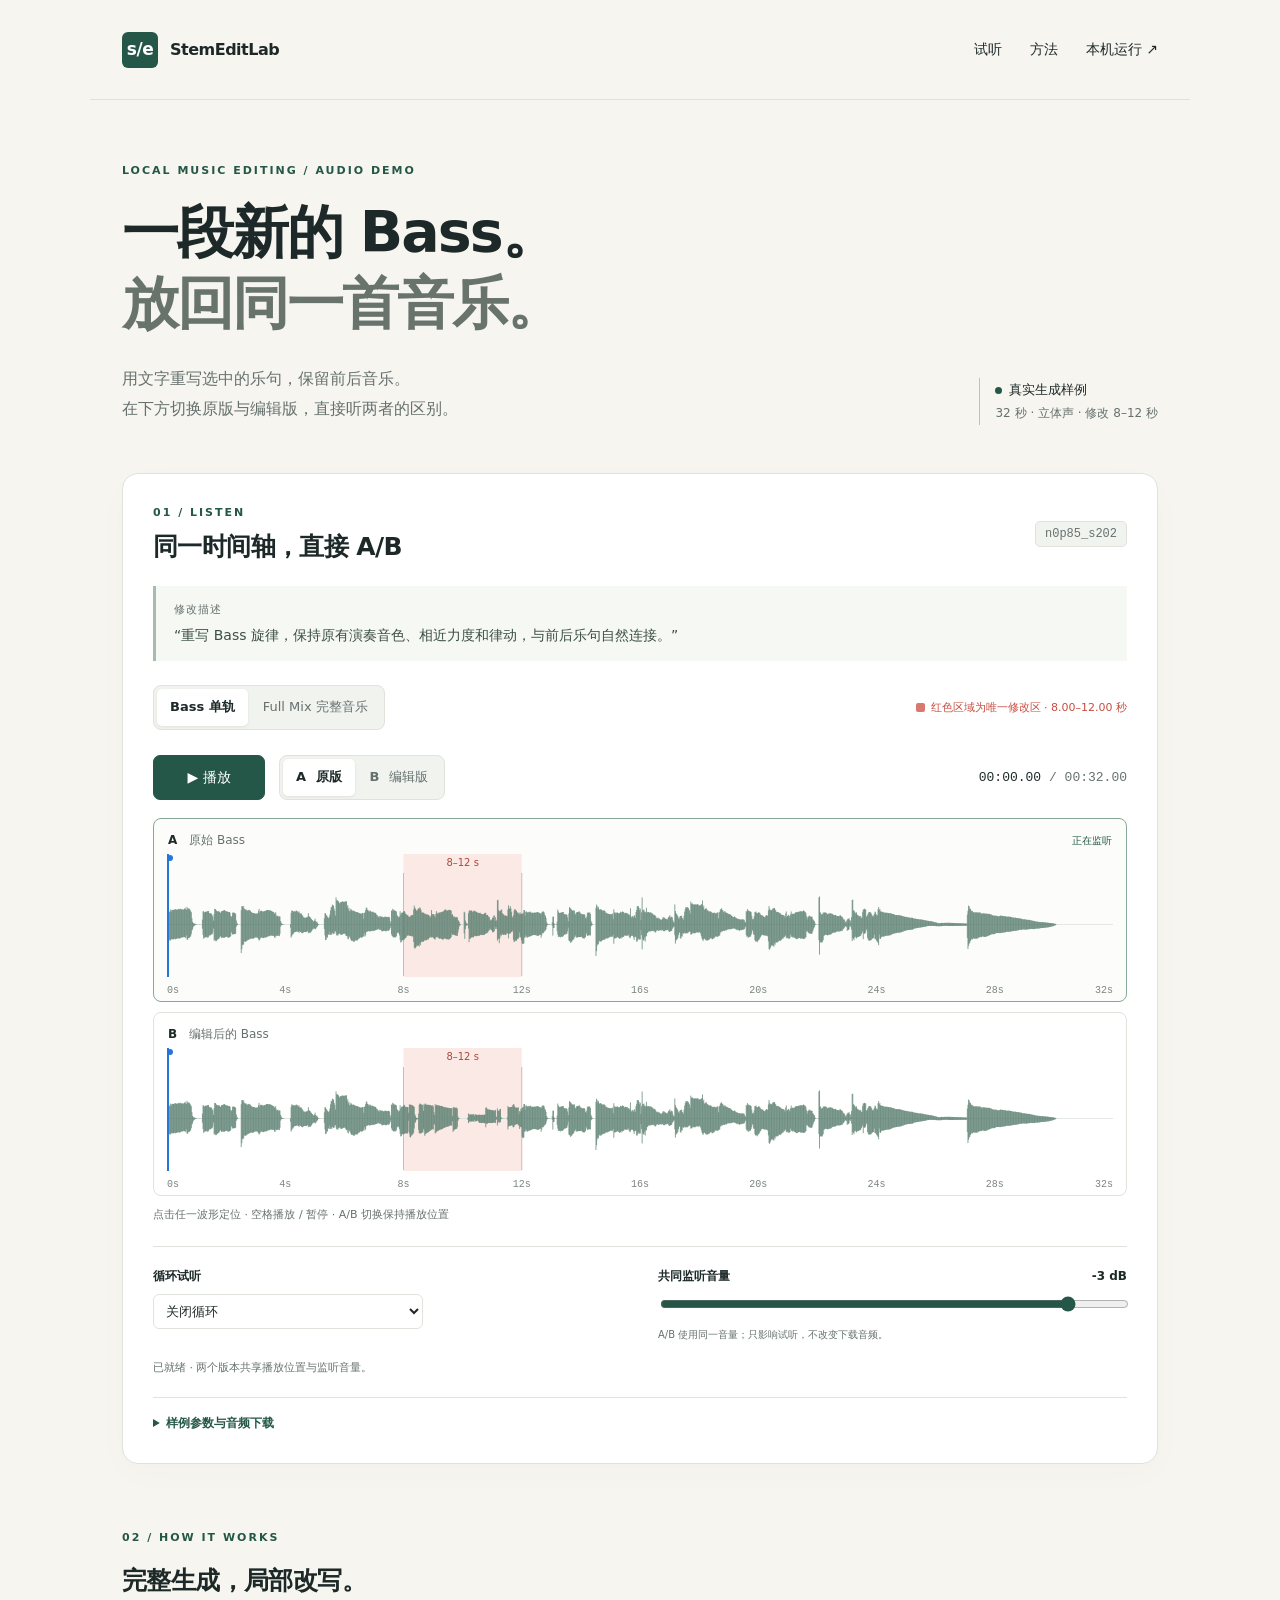
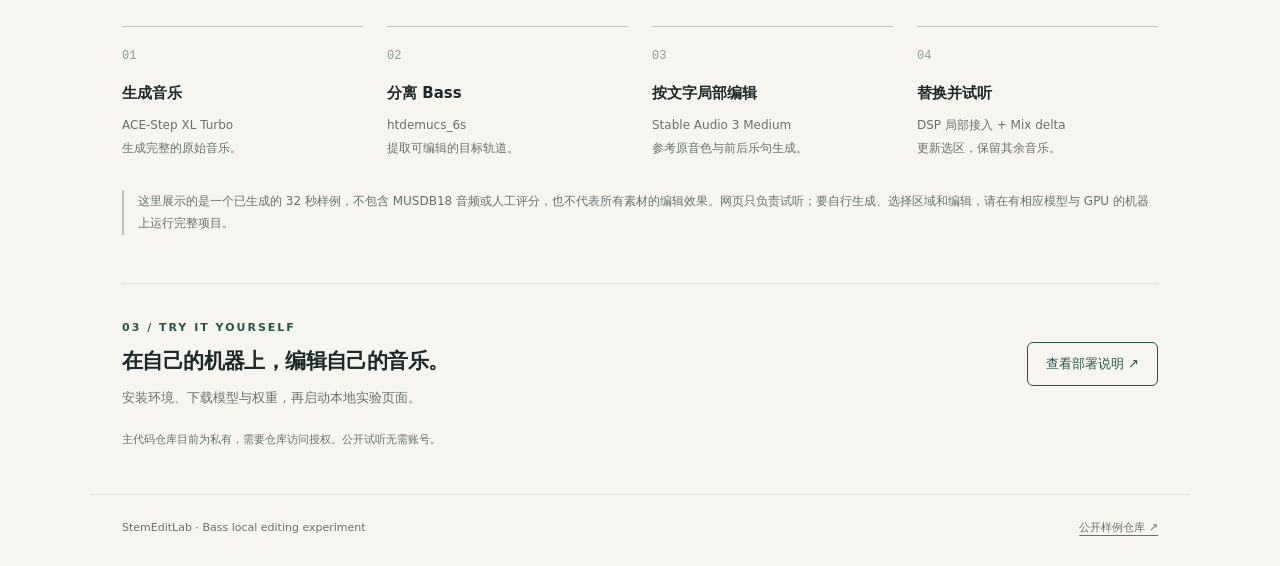
==== index.html @ efb30202 "Publish generated Bass editing A/B audio showcase" ====
<!doctype html>
<html lang="zh-CN">
<head>
  <meta charset="utf-8">
  <meta name="viewport" content="width=device-width, initial-scale=1">
  <meta name="description" content="试听 StemEditLab 的真实 Bass 局部生成编辑：同一时间轴比较原版与编辑版，以及完整混音。">
  <title>StemEditLab · 听见局部编辑</title>
  <link rel="stylesheet" href="./style.css">
  <script src="./app.js" defer></script>
</head>
<body>
  <header class="site-header wrap">
    <a class="brand" href="./"><span class="brand-mark" aria-hidden="true">s/e</span> StemEditLab</a>
    <nav aria-label="主导航"><a href="#listen">试听</a><a href="#method">方法</a><a href="https://github.com/ln23415/StemEditLab#readme">本机运行 ↗</a></nav>
  </header>
  <main class="wrap">
    <section class="intro" aria-labelledby="page-title">
      <p class="eyebrow">LOCAL MUSIC EDITING / AUDIO DEMO</p>
      <h1 id="page-title">一段新的 Bass。<br><span>放回同一首音乐。</span></h1>
      <div class="intro-bottom"><p class="lead">用文字重写选中的乐句，保留前后音乐。<br>在下方切换原版与编辑版，直接听两者的区别。</p><p class="sample-note"><span class="status-dot"></span>真实生成样例<br><span>32 秒 · 立体声 · 修改 8–12 秒</span></p></div>
    </section>

    <section class="listening" id="listen" aria-labelledby="listen-title">
      <div class="panel-heading"><div><p class="eyebrow">01 / LISTEN</p><h2 id="listen-title">同一时间轴，直接 A/B</h2></div><span class="sample-tag">n0p85_s202</span></div>
      <blockquote><span>修改描述</span>“重写 Bass 旋律，保持原有演奏音色、相近力度和律动，与前后乐句自然连接。”</blockquote>
      <div class="mode-row"><div class="segmented" role="group" aria-label="试听内容"><button type="button" data-mode="bass" aria-pressed="true">Bass 单轨</button><button type="button" data-mode="mix" aria-pressed="false">Full Mix 完整音乐</button></div><span class="edit-legend"><i></i>红色区域为唯一修改区 · 8.00–12.00 秒</span></div>
      <div class="transport">
        <button type="button" class="play-button" id="play" disabled><span aria-hidden="true">▶</span> <span id="play-label">加载音频</span></button>
        <div class="segmented ab-switch" role="group" aria-label="当前听到的版本"><button type="button" data-version="a" aria-pressed="true"><b>A</b> 原版</button><button type="button" data-version="b" aria-pressed="false"><b>B</b> 编辑版</button></div>
        <output class="clock" id="clock" aria-label="播放位置">00:00.00 <span>/ 00:32.00</span></output>
      </div>
      <div class="wave-row active" id="row-a"><div class="wave-label"><span><b>A</b> 原始 Bass</span><span class="audible">正在监听</span></div><canvas id="wave-a" height="160" tabindex="0" role="slider" aria-label="A 原版播放位置，左右方向键移动，空格播放暂停" aria-valuemin="0" aria-valuemax="32" aria-valuenow="0"></canvas></div>
      <div class="wave-row" id="row-b"><div class="wave-label"><span><b>B</b> 编辑后的 Bass</span><span class="audible">正在监听</span></div><canvas id="wave-b" height="160" tabindex="0" role="slider" aria-label="B 编辑版播放位置，左右方向键移动，空格播放暂停" aria-valuemin="0" aria-valuemax="32" aria-valuenow="0"></canvas></div>
      <p class="wave-help">点击任一波形定位 · 空格播放 / 暂停 · A/B 切换保持播放位置</p>
      <div class="bottom-controls">
        <div class="loop-control"><label for="loop">循环试听</label><select id="loop"><option value="off">关闭循环</option><option value="selection">修改区 · 8–12 秒</option><option value="left">左边界 · 7–9 秒</option><option value="right">右边界 · 11–13 秒</option><option value="all">整段 · 0–32 秒</option></select></div>
        <div class="gain-control"><label for="gain">共同监听音量 <output id="gain-label">-3 dB</output></label><input id="gain" type="range" min="-18" max="-1" step="0.5" value="-3"><small id="gain-note">A/B 使用同一音量；只影响试听，不改变下载音频。</small></div>
      </div>
      <p id="status" role="status">正在载入真实音频…</p>
      <details class="details"><summary>样例参数与音频下载</summary><div class="detail-content"><dl><div><dt>编辑模型</dt><dd>Stable Audio 3 Medium · post-trained</dd></div><div><dt>生成参数</dt><dd>Seed 202 · init_noise_level 0.85 · 8 steps</dd></div><div><dt>音频条件</dt><dd>原始 Bass 初始化 + 左右各 3 秒上下文 inpainting</dd></div><div><dt>局部替换</dt><dd>选区内短 constant-sum 过渡；Full Mix 由 Bass 差分更新</dd></div></dl><p class="caption-label">实际英文 caption</p><p id="caption" lang="en" class="caption"></p><div id="downloads" class="downloads"></div><p class="fineprint" id="format-note"></p><a href="./sample.json">查看公开样例元数据</a></div></details>
    </section>

    <section class="method" id="method" aria-labelledby="method-title"><p class="eyebrow">02 / HOW IT WORKS</p><h2 id="method-title">完整生成，局部改写。</h2><div class="method-flow"><article><span>01</span><h3>生成音乐</h3><p>ACE-Step XL Turbo<br>生成完整的原始音乐。</p></article><article><span>02</span><h3>分离 Bass</h3><p>htdemucs_6s<br>提取可编辑的目标轨道。</p></article><article><span>03</span><h3>按文字局部编辑</h3><p>Stable Audio 3 Medium<br>参考原音色与前后乐句生成。</p></article><article><span>04</span><h3>替换并试听</h3><p>DSP 局部接入 + Mix delta<br>更新选区，保留其余音乐。</p></article></div><p class="scope-note">这里展示的是一个已生成的 32 秒样例，不包含 MUSDB18 音频或人工评分，也不代表所有素材的编辑效果。网页只负责试听；要自行生成、选择区域和编辑，请在有相应模型与 GPU 的机器上运行完整项目。</p></section>
    <section class="next-step"><div><p class="eyebrow">03 / TRY IT YOURSELF</p><h2>在自己的机器上，编辑自己的音乐。</h2><p>安装环境、下载模型与权重，再启动本地实验页面。</p></div><a class="button-link" href="https://github.com/ln23415/StemEditLab#readme">查看部署说明 ↗</a><p class="repo-note">主代码仓库目前为私有，需要仓库访问授权。公开试听无需账号。</p></section>
  </main>
  <footer class="wrap"><span>StemEditLab · Bass local editing experiment</span><a href="https://github.com/ln23415/StemEditLab-demo">公开样例仓库 ↗</a></footer>
</body>
</html>
---- style.css ----
:root{color-scheme:light;--ink:#1d2928;--muted:#66716e;--paper:#f6f5f0;--panel:#fff;--line:#dfe3dc;--green:#245747;--red:#c84d40;--blue:#2675d8}*{box-sizing:border-box}html{scroll-behavior:smooth;scroll-padding-top:24px}body{margin:0;background:var(--paper);color:var(--ink);font:16px/1.6 system-ui,-apple-system,BlinkMacSystemFont,"Segoe UI","Noto Sans SC",sans-serif}.wrap{max-width:1100px;margin:auto;padding-inline:32px}a{color:inherit;text-underline-offset:4px}button,input,select{font:inherit}button,a,input,select,summary,canvas{touch-action:manipulation}button,select{cursor:pointer}button:focus-visible,a:focus-visible,summary:focus-visible,canvas:focus-visible,input:focus-visible,select:focus-visible{outline:3px solid var(--blue);outline-offset:4px}button:disabled{opacity:.55;cursor:wait}.site-header{height:100px;display:flex;align-items:center;justify-content:space-between;border-bottom:1px solid var(--line)}.brand{font-weight:750;text-decoration:none;letter-spacing:-.5px;display:flex;gap:12px;align-items:center}.brand-mark{display:inline-flex;background:var(--green);color:white;width:36px;height:36px;border-radius:6px;align-items:center;justify-content:center;font-size:17px}.site-header nav{display:flex;gap:28px;font-size:14px}.site-header nav a{text-decoration:none}.site-header nav a:hover{color:var(--green);text-decoration:underline}.intro{padding:62px 0 48px}.eyebrow{font-size:11px;font-weight:750;letter-spacing:2px;color:var(--green);margin:0 0 17px}h1{font-size:clamp(36px,5vw,57px);line-height:1.25;letter-spacing:-2px;margin:0;font-weight:740}h1 span{color:#68736c}.intro-bottom{display:flex;align-items:flex-end;justify-content:space-between;gap:25px;margin-top:25px}.lead{color:var(--muted);margin:0;line-height:1.9}.sample-note{font-size:13px;margin:0;line-height:1.8;padding-left:15px;border-left:1px solid #b8c7bc}.sample-note>span:last-child{color:var(--muted);font-size:12px}.status-dot{display:inline-block;width:7px;height:7px;background:var(--green);border-radius:50%;margin-right:7px}.listening{background:var(--panel);border:1px solid var(--line);border-radius:16px;padding:30px;box-shadow:0 10px 35px #243c2d05}.panel-heading{display:flex;align-items:center;justify-content:space-between;gap:20px}.panel-heading .eyebrow{margin-bottom:8px}h2{font-size:25px;line-height:1.4;margin:0;letter-spacing:-.6px}.sample-tag{font:12px ui-monospace,monospace;background:#f1f3ef;border:1px solid var(--line);padding:5px 9px;border-radius:5px;color:var(--muted)}blockquote{margin:22px 0 24px;padding:15px 18px;border-left:3px solid #a9baae;background:#f6f8f4;font-size:14px;color:#3c4f44}blockquote span{display:block;color:var(--muted);font-size:11px;margin-bottom:5px;letter-spacing:1px}.mode-row{display:flex;justify-content:space-between;align-items:center;gap:16px;flex-wrap:wrap}.segmented{display:inline-flex;background:#f1f3ef;border:1px solid var(--line);border-radius:8px;padding:3px;gap:2px}.segmented button{border:0;border-radius:5px;background:transparent;color:var(--muted);padding:8px 13px;font-size:13px;white-space:nowrap}.segmented button[aria-pressed=true]{background:white;color:var(--ink);box-shadow:0 1px 3px #00000014;font-weight:650}.edit-legend{font-size:11px;color:var(--red);display:flex;align-items:center;gap:6px}.edit-legend i{width:9px;height:9px;background:#d7796e;border-radius:2px}.transport{display:flex;align-items:center;gap:14px;margin:25px 0 18px}.play-button{padding:10px 17px;background:var(--green);color:white;border:1px solid var(--green);border-radius:7px;min-width:112px;font-size:14px}.play-button:hover{background:#194235}.ab-switch b{margin-right:5px}.clock{margin-left:auto;font:13px ui-monospace,monospace;white-space:nowrap}.clock span{color:var(--muted)}.wave-row{border:1px solid var(--line);border-radius:8px;margin-top:10px;padding:12px 13px 3px;transition:border-color .15s,background .15s}.wave-row.active{border-color:#88a798;background:#fcfdfb}.wave-label{font-size:12px;display:flex;justify-content:space-between;align-items:center;padding:0 1px 4px;color:var(--muted)}.wave-label b{color:var(--ink);margin-right:8px}.audible{color:var(--green);font-size:10px;visibility:hidden}.active .audible{visibility:visible}canvas{display:block;width:100%;height:144px;cursor:crosshair}.wave-help{font-size:11px;color:var(--muted);margin:10px 0 22px}.bottom-controls{display:grid;grid-template-columns:1fr 1fr;gap:36px;border-top:1px solid var(--line);padding-top:20px}.loop-control label,.gain-control label{display:block;font-size:12px;font-weight:600;margin-bottom:8px}.loop-control select{width:100%;max-width:270px;border:1px solid var(--line);border-radius:6px;background:#fff;padding:8px;color:var(--ink);font-size:13px}.gain-control label{display:flex;justify-content:space-between}.gain-control input{width:100%;accent-color:var(--green)}.gain-control small{display:block;color:var(--muted);font-size:10px;line-height:1.7;margin-top:6px}#status{font-size:11px;min-height:1.8em;color:var(--muted);margin:16px 0 0}#status.error{color:#aa3025}.details{margin-top:18px;border-top:1px solid var(--line);padding-top:16px;font-size:12px}.details summary{cursor:pointer;color:var(--green);font-weight:600}.detail-content{padding-top:12px}.detail-content dl{margin:0;display:grid;grid-template-columns:1fr 1fr;gap:14px 20px}.detail-content dt{color:var(--muted);font-size:11px}.detail-content dd{margin:3px 0 0}.caption-label{color:var(--muted);font-size:11px;margin:20px 0 5px}.caption{font-size:12px;line-height:1.8;background:#f6f7f4;border-radius:4px;padding:12px;margin:0;overflow-wrap:anywhere}.downloads{display:flex;gap:12px;flex-wrap:wrap;margin-top:18px}.downloads a{border:1px solid var(--line);padding:6px 10px;border-radius:4px;text-decoration:none}.downloads a:hover{background:#f3f5f0}.fineprint{color:var(--muted);font-size:11px;line-height:1.8}.method{padding:65px 0 0}.method-flow{display:grid;grid-template-columns:repeat(4,1fr);gap:24px;margin-top:28px}.method-flow article{border-top:1px solid #b7c7ba;padding-top:14px}.method-flow article>span{font:12px ui-monospace,monospace;color:#8e9c91}.method-flow h3{font-size:15px;margin:14px 0 9px}.method-flow p{font-size:12px;line-height:1.9;color:var(--muted);margin:0}.scope-note{border-left:2px solid #bac7b9;padding-left:14px;color:var(--muted);font-size:12px;line-height:1.9;margin:30px 0 0}.next-step{display:grid;grid-template-columns:1fr auto;align-items:center;gap:10px 30px;border-top:1px solid var(--line);margin-top:48px;padding:35px 0 45px}.next-step h2{font-size:21px}.next-step p:not(.eyebrow){font-size:13px;color:var(--muted);margin:12px 0 0}.next-step .eyebrow{margin-bottom:10px}.button-link{border:1px solid var(--green);border-radius:6px;padding:11px 18px;font-size:13px;color:var(--green);text-decoration:none;white-space:nowrap}.button-link:hover{background:var(--green);color:white}.repo-note{grid-column:1/-1!important;font-size:11px!important}footer{display:flex;justify-content:space-between;border-top:1px solid var(--line);padding-top:24px!important;padding-bottom:30px!important;font-size:11px;color:var(--muted)}@media(max-width:700px){.wrap{padding-inline:20px}.site-header{height:78px}.site-header nav{gap:15px;font-size:12px}.brand{font-size:14px;gap:7px}.brand-mark{width:29px;height:29px;font-size:14px}.intro{padding:40px 0 30px}h1{letter-spacing:-1.5px}.intro-bottom{display:block}.sample-note{margin-top:20px}.lead{font-size:14px}.listening{padding:20px 15px;border-radius:12px}.panel-heading{gap:10px}h2{font-size:21px}.sample-tag{font-size:10px;padding:4px 5px}blockquote{padding:12px;font-size:12px}.transport{gap:8px;flex-wrap:wrap}.play-button{padding:10px 12px;min-width:90px;font-size:12px}.segmented button{padding:7px 9px;font-size:12px}.clock{font-size:11px}.wave-row{padding:10px 6px 0}canvas{height:120px}.wave-help{font-size:10px}.bottom-controls{grid-template-columns:1fr;gap:20px}.loop-control select{max-width:none}.detail-content dl{grid-template-columns:1fr}.method{padding-top:40px}.method-flow{grid-template-columns:repeat(2,1fr);gap:24px}.next-step{grid-template-columns:1fr;padding:25px 0 32px}.button-link{justify-self:start;margin-top:12px}footer{display:block}footer a{display:block;margin-top:8px}}@media(prefers-reduced-motion:reduce){html{scroll-behavior:auto}*{transition:none!important}}
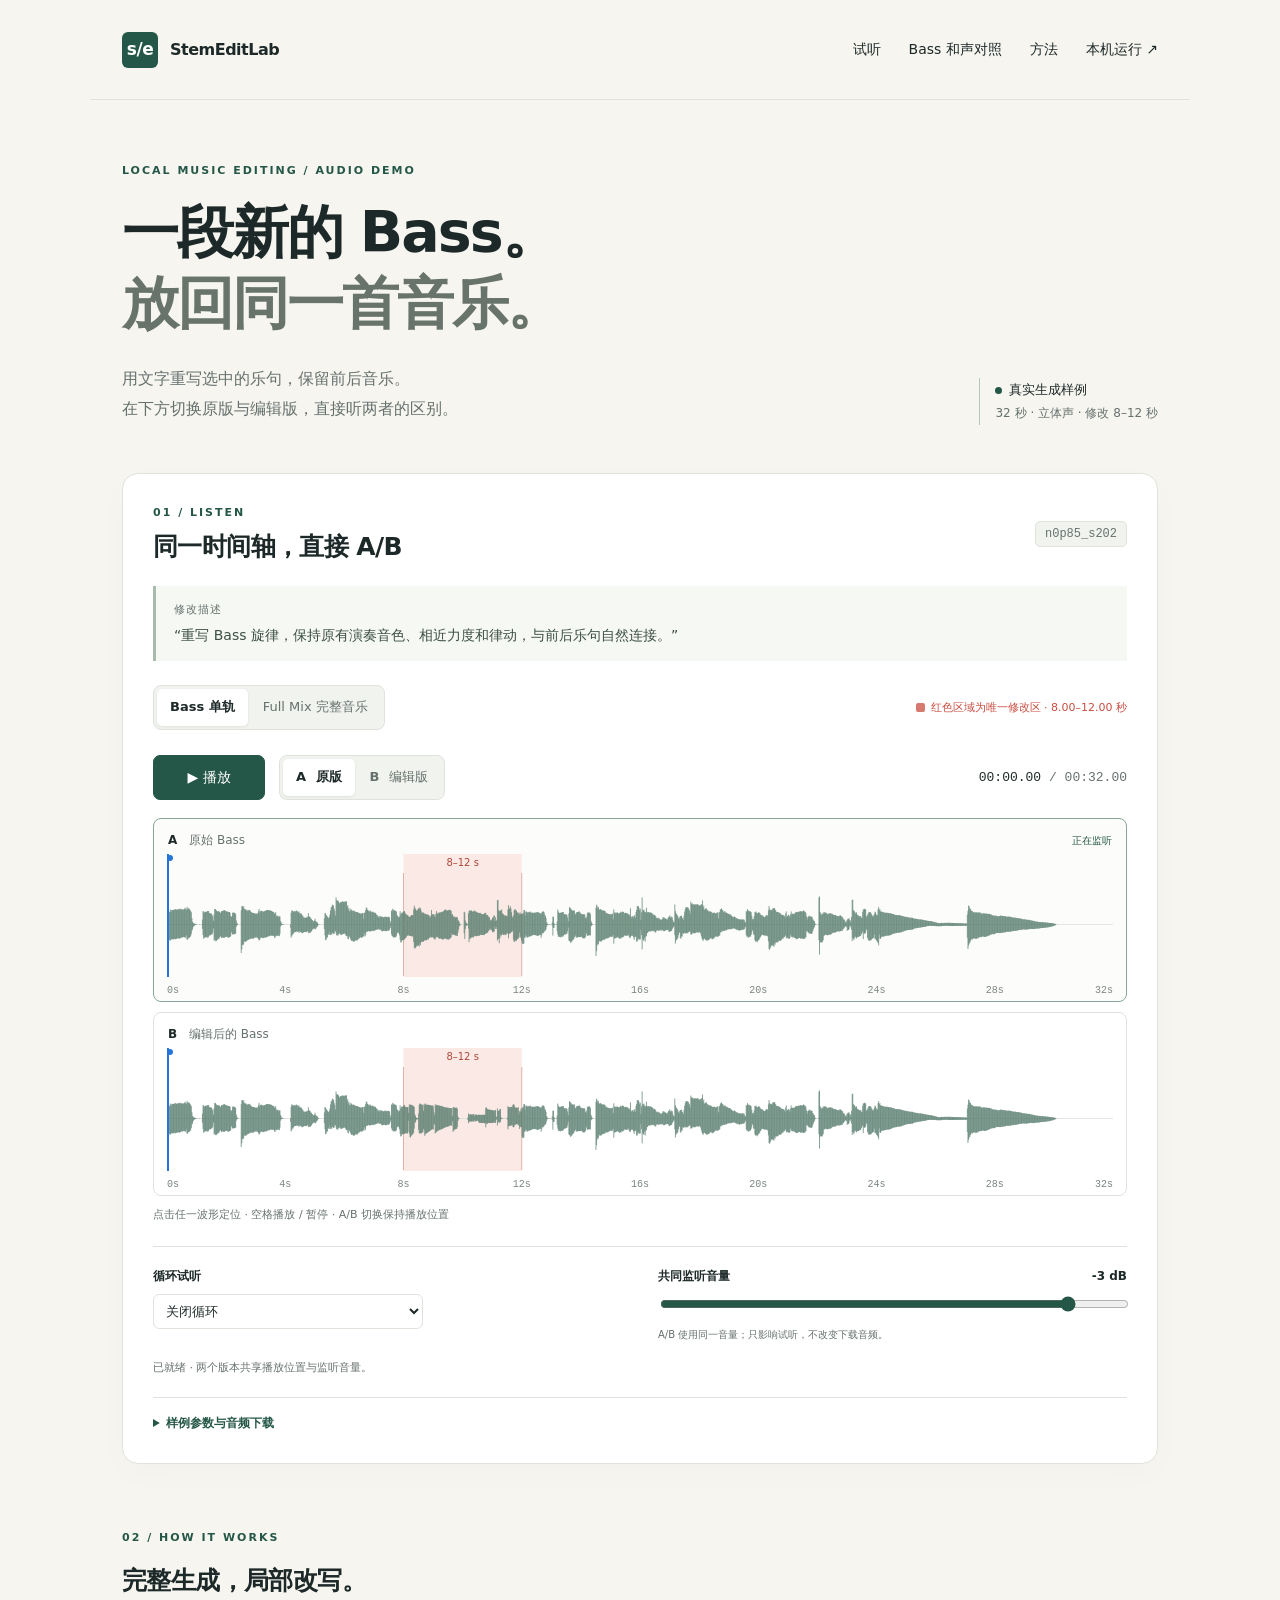
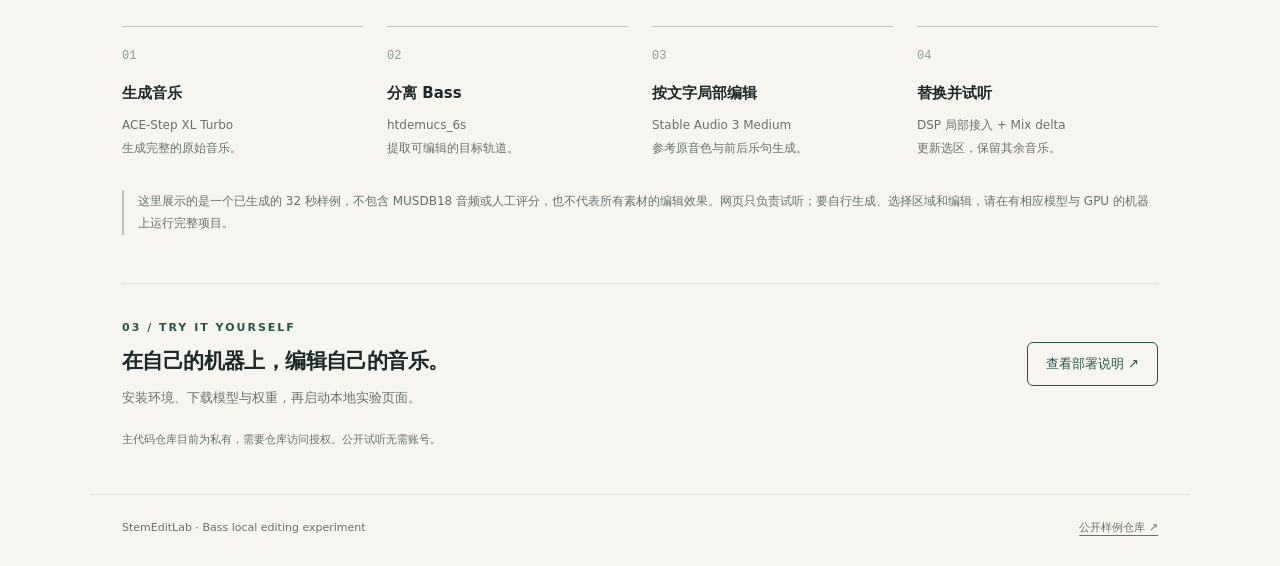
==== commit eed385c1: "Publish three Bass harmony comparison excerpts" ====
--- a/index.html
+++ b/index.html
@@ -11,7 +11,7 @@
 <body>
   <header class="site-header wrap">
     <a class="brand" href="./"><span class="brand-mark" aria-hidden="true">s/e</span> StemEditLab</a>
-    <nav aria-label="主导航"><a href="#listen">试听</a><a href="#method">方法</a><a href="https://github.com/ln23415/StemEditLab#readme">本机运行 ↗</a></nav>
+    <nav aria-label="主导航"><a href="#listen">试听</a><a href="./bass-harmony/">Bass 和声对照</a><a href="#method">方法</a><a href="https://github.com/ln23415/StemEditLab#readme">本机运行 ↗</a></nav>
   </header>
   <main class="wrap">
     <section class="intro" aria-labelledby="page-title">
